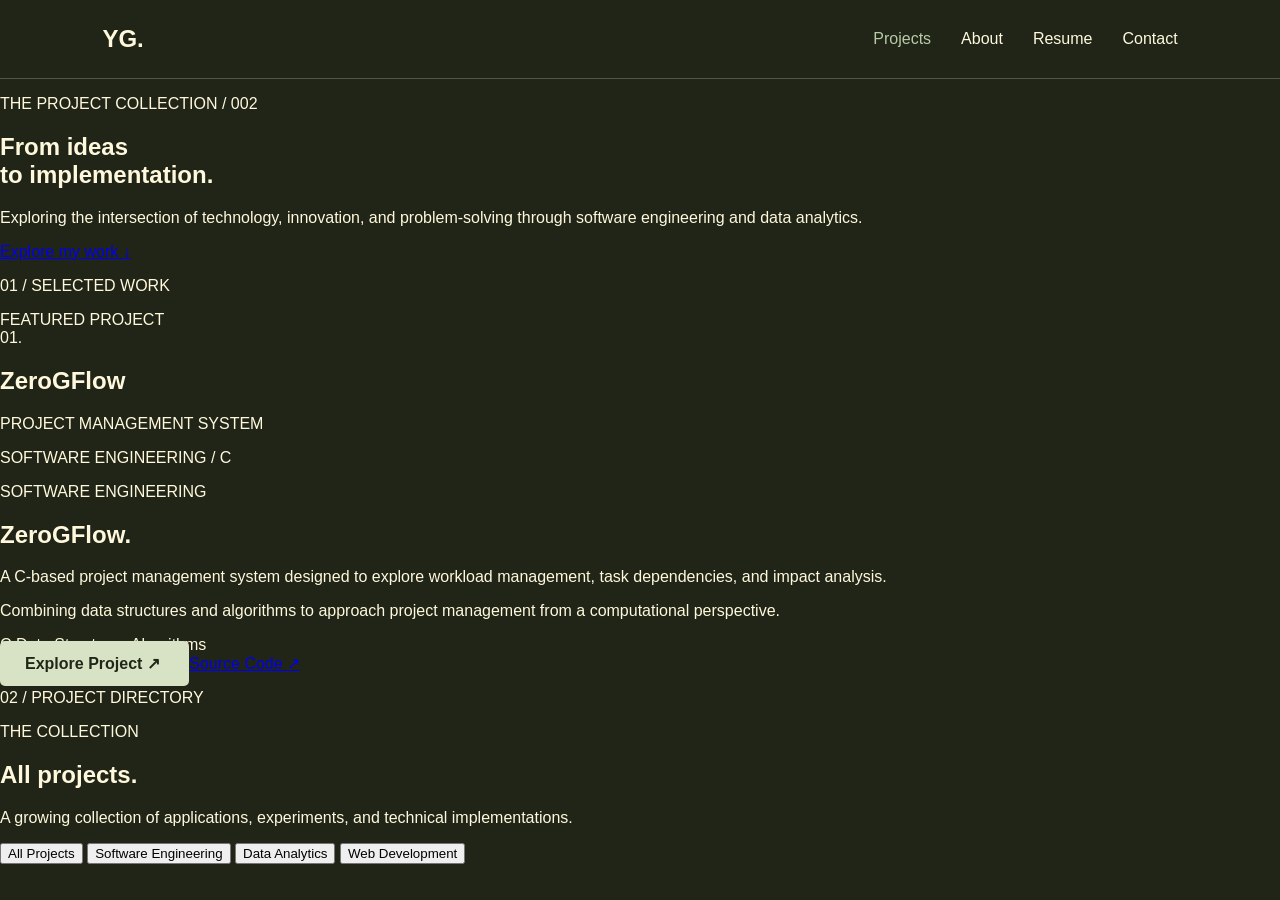
==== projects.html @ 5c47a394 "feat: updated project section with project collection" ====
<!DOCTYPE html>
<html lang="en">

<head>
    <meta charset="UTF-8">
    <meta name="viewport" content="width=device-width, initial-scale=1.0">
    <title>Projects | Yisleidy Gutierrez</title>
    <link rel="stylesheet" href="style.css">
</head>

<body>

    <!-- Navigation -->
    <header class="navbar">

        <a href="index.html" class="logo">YG.</a>

        <nav class="nav-links">
            <a href="projects.html" class="active">Projects</a>
            <a href="about.html">About</a>
            <a href="resume.html">Resume</a>
            <a href="index.html#contact">Contact</a>
        </nav>

    </header>

    <main class="work-page">

        <!-- Introduction -->
        <section class="work-intro">

            <p class="work-label">
                THE PROJECT COLLECTION / 002
            </p>

            <h1>
                From ideas<br>
                <span>to implementation.</span>
            </h1>

            <div class="work-intro-bottom">

                <p>
                    Exploring the intersection of technology,
                    innovation, and problem-solving through
                    software engineering and data analytics.
                </p>

                <a href="#all-projects" class="work-scroll">
                    Explore my work ↓
                </a>

            </div>

        </section>

        <!-- Featured Project -->
        <section class="work-featured">

            <div class="work-section-heading">
                <p>01 / SELECTED WORK</p>
                <span>FEATURED PROJECT</span>
            </div>

            <article class="featured-showcase">

                <!-- Project Visual -->
                <div class="featured-visual">

                    <span class="visual-number">01.</span>

                    <div class="visual-brand">
                        <h2>ZeroG<span>Flow</span></h2>
                        <p>PROJECT MANAGEMENT SYSTEM</p>
                    </div>

                    <span class="visual-footer">
                        SOFTWARE ENGINEERING / C
                    </span>

                </div>

                <!-- Project Information -->
                <div class="featured-details">

                    <p class="work-label">
                        SOFTWARE ENGINEERING
                    </p>

                    <h2>ZeroGFlow.</h2>

                    <p>
                        A C-based project management system
                        designed to explore workload management,
                        task dependencies, and impact analysis.
                    </p>

                    <p>
                        Combining data structures and algorithms
                        to approach project management from
                        a computational perspective.
                    </p>

                    <div class="work-technologies">
                        <span>C</span>
                        <span>Data Structures</span>
                        <span>Algorithms</span>
                    </div>

                    <div class="work-actions">

                        <a href="#" class="btn-primary">
                            Explore Project ↗
                        </a>

                        <a href="#" class="work-text-link">
                            Source Code ↗
                        </a>

                    </div>

                </div>

            </article>

        </section>

        <!-- All Projects -->
        <section id="all-projects" class="work-collection">

            <div class="work-section-heading">
                <p>02 / PROJECT DIRECTORY</p>
                <span>THE COLLECTION</span>
            </div>

            <h2 class="collection-title">All projects.</h2>

            <p class="collection-description">
                A growing collection of applications,
                experiments, and technical implementations.
            </p>

            <!-- Project Filters -->
            <div class="work-filters">

                <button class="filter-btn active"
                        data-filter="all">
                    All Projects
                </button>

                <button class="filter-btn"
                        data-filter="software">
                    Software Engineering
                </button>

                <button class="filter-btn"
                        data-filter="analytics">
                    Data Analytics
                </button>

                <button class="filter-btn"
                        data-filter="web">
                    Web Development
                </button>

            </div>

            <!-- Project Grid -->
            <div class="work-grid">
---- style.css ----
/* 01 | GLOBAL CSS — theme, base, navigation */

:root {
    --bg: rgb(32, 37, 23);
    --text: cornsilk;
    --border: #4D5845;
    --accent: #B7CBA7;
    --muted: #D7DCCA;
    --button: #D8E2C5;
    --button-text: #202719;
    --surface: #303A29;
    --card-text: #C7D0BD;
    --resume-text: #f9f4da;
    --resume-accent: #b8cda2;
    --download: #d4e1bf;
    --download-text: #1e2517;
    --sidebar: #293424;
    --tag: #3b4a34;
    --timeline: #a6bd91;
}
html { scroll-behavior: smooth; }
body {
    margin: 0;
    background-color: var(--bg);
    color: var(--text);
    font-family: Arial, Helvetica, sans-serif;
}
* { box-sizing: border-box; }
.navbar {
    display: flex;
    align-items: center;
    justify-content: space-between;
    padding: 25px 8%;
    border-bottom: 1px solid var(--border);
}
.logo {
    text-decoration: none;
    font-weight: bold;
    font-size: 24px;
    color: var(--text);
}
.nav-links { display: flex; gap: 30px; }
.nav-links a {
    color: var(--text);
    text-decoration: none;
    font-size: 16px;
}
.nav-links a:hover, .nav-links a.active { color: var(--accent); }
/* Mobile layout */
@media (max-width: 768px) {
    .navbar { flex-direction: column; gap: 15px; }
    .nav-links {
        flex-wrap: wrap;
        justify-content: center;
        gap: 15px;
    }
}



/* 02 | SHARED BUTTONS */

.btn-primary, .btn-secondary, .contact-btn {
    padding: 14px 25px;
    text-decoration: none;
    border-radius: 5px;
}
.btn-primary {
    background-color: var(--button);
    color: var(--button-text);
    font-weight: bold;
}
.btn-secondary { border: 1px solid var(--accent); color: var(--text); }
.btn-primary:hover { background-color: var(--accent); }
.btn-secondary:hover { background-color: var(--surface); }



/* 03 | INDEX.CSS — homepage, hero, featured projects */

.port-hero {
    display: flex;
    align-items: center;
    justify-content: space-between;
    gap: 60px;
    padding: 100px 10%;
}
.port-introduction { max-width: 600px; }
.subtitle {
    font-size: 14px;
    color: var(--accent);
    letter-spacing: 2px;
}
.port-introduction h1 {
    font-size: 50px;
    line-height: 1.2;
    margin: 20px 0;
}
.port-introduction p {
    font-size: 18px;
    line-height: 1.8;
    color: var(--muted);
}
.headshot {
    width: 300px;
    height: 350px;
    object-fit: cover;
    border-radius: 8px;
    flex-shrink: 0;
}
.hero-buttons {
    display: flex;
    gap: 15px;
    margin-top: 30px;
}
.projects { padding: 60px 10%; }
.projects h2 {
    font-size: 16px;
    letter-spacing: 2px;
    color: var(--accent);
    margin-bottom: 30px;
}
.project-container { display: flex; gap: 25px; }
.project-card {
    flex: 1;
    background-color: var(--surface);
    padding: 30px;
    border-radius: 8px;
}
.project-card h3 { font-size: 24px; margin-bottom: 10px; }
.project-card p { color: var(--card-text); font-size: 15px; }
/* Mobile layout */
@media (max-width: 768px) {
    .port-hero {
        flex-direction: column-reverse;
        align-items: flex-start;
        padding: 50px 6%;
        gap: 30px;
    }
    .port-introduction h1 { font-size: 36px; }
    .headshot {
        width: 250px;
        height: 250px;
        max-width: 100%;
    }
    .projects { padding: 40px 6%; }
    .project-container { flex-direction: column; }
    .hero-buttons { flex-wrap: wrap; }
}

/* 04 | RESUME.CSS — resume page */

.resume-page {
    max-width: 1200px;
    margin: 0 auto;
    padding: 90px 40px;
    color: var(--resume-text);
}
.resume-heading { margin-bottom: 75px; }
.resume-label {
    color: var(--resume-accent);
    font-size: 14px;
    letter-spacing: 3px;
    font-weight: bold;
}
.resume-heading h1 { font-size: clamp(42px, 5vw, 70px); margin: 20px 0; }
.resume-heading p { max-width: 650px; line-height: 1.8; }
.download-btn {
    display: inline-block;
    margin-top: 30px;
    padding: 16px 30px;
    background-color: var(--download);
    color: var(--download-text);
    text-decoration: none;
    font-weight: bold;
    border-radius: 6px;
    transition: 0.3s;
}
.download-btn:hover { background-color: var(--resume-accent); transform: translateY(-2px); }
.resume-grid {
    display: grid;
    grid-template-columns: 2fr 1fr;
    gap: 80px;
}
.resume-section { margin-bottom: 65px; }
.resume-section h2,
.resume-sidebar h2 {
    font-size: 26px;
    margin-bottom: 30px;
    color: var(--resume-text);
}
.resume-entry {
    border-left: 2px solid var(--timeline);
    padding-left: 25px;
    margin-bottom: 35px;
}
.resume-entry h3 { font-size: 20px; margin-bottom: 8px; }
.resume-subtitle {
    color: var(--resume-accent);
    font-weight: bold;
    margin-bottom: 12px;
}
.resume-entry p { line-height: 1.8; }
.resume-sidebar {
    background-color: var(--sidebar);
    padding: 35px;
    border-radius: 12px;
    align-self: start;
}
.resume-sidebar h2 { font-size: 21px; margin-top: 30px; }
.resume-sidebar h2:first-child { margin-top: 0; }
.resume-sidebar p { margin-bottom: 14px; line-height: 1.6; }
.skill-tags {
    display: flex;
    flex-wrap: wrap;
    gap: 10px;
    margin-bottom: 35px;
}
.skill-tags span {
    padding: 8px 14px;
    background-color: var(--tag);
    border-radius: 6px;
    font-size: 13px;
}
.resume-project-link {
    display: inline-block;
    margin-top: 15px;
    color: var(--resume-accent);
    text-decoration: none;
}
.resume-project-link:hover { text-decoration: underline; }
/* Mobile layout */
@media (max-width: 768px) {
    .resume-page { padding: 55px 20px; }
    .resume-grid { grid-template-columns: 1fr; gap: 30px; }
    .resume-heading { margin-bottom: 45px; }
    .resume-sidebar { padding: 25px; }
}

/* 05 | ABOUT.CSS — about page */

.about-page {
    max-width: 1150px;
    margin: 0 auto;
    padding: 100px 8%;
}
.about-intro { padding-bottom: 90px; border-bottom: 1px solid var(--border); }
.about-eyebrow {
    color: var(--accent);
    font-size: 13px;
    letter-spacing: 3px;
    margin-bottom: 30px;
}
.about-intro h1 {
    font-size: clamp(48px, 7vw, 90px);
    line-height: 1.1;
    margin: 0 0 25px;
    letter-spacing: -2px;
}
.about-intro h2 {
    color: var(--accent);
    font-size: clamp(20px, 3vw, 30px);
    font-weight: normal;
    max-width: 750px;
    line-height: 1.5;
}
.about-story { padding: 90px 0; max-width: 780px; }
.about-story h2 { font-size: 34px; margin-bottom: 35px; }
.about-story p {
    color: var(--muted);
    font-size: 18px;
    line-height: 1.9;
    margin-bottom: 25px;
}
.about-statement {
    background-color: var(--surface);
    border-radius: 10px;
    padding: 65px;
    margin-bottom: 90px;
}
.about-statement p {
    color: var(--accent);
    font-size: 13px;
    letter-spacing: 3px;
}
.about-statement h2 {
    font-size: clamp(28px, 4vw, 46px);
    line-height: 1.4;
    font-weight: 500;
    max-width: 850px;
}
.about-values {
    display: grid;
    grid-template-columns: repeat(3, 1fr);
    gap: 35px;
    margin-bottom: 110px;
}
.about-value { border-top: 2px solid var(--accent); padding-top: 25px; }
.about-value span { color: var(--accent); font-size: 14px; }
.about-value h3 { font-size: 25px; margin: 20px 0; }
.about-value p { color: var(--muted); line-height: 1.8; }
.about-ending { border-top: 1px solid var(--border); padding-top: 65px; }
.about-ending h2 { font-size: clamp(30px, 4vw, 45px); margin-bottom: 15px; }
.about-ending p { color: var(--accent); margin-bottom: 40px; }
.about-ending .btn-primary { display: inline-block; }
/* Mobile layout */
@media (max-width: 768px) {
    .about-page { padding: 60px 6%; }
    .about-intro { padding-bottom: 55px; }
    .about-story { padding: 60px 0; }
    .about-story p { font-size: 16px; }
    .about-statement { padding: 30px; margin-bottom: 60px; }
    .about-values {
        grid-template-columns: 1fr;
        gap: 35px;
        margin-bottom: 65px;
    }
}
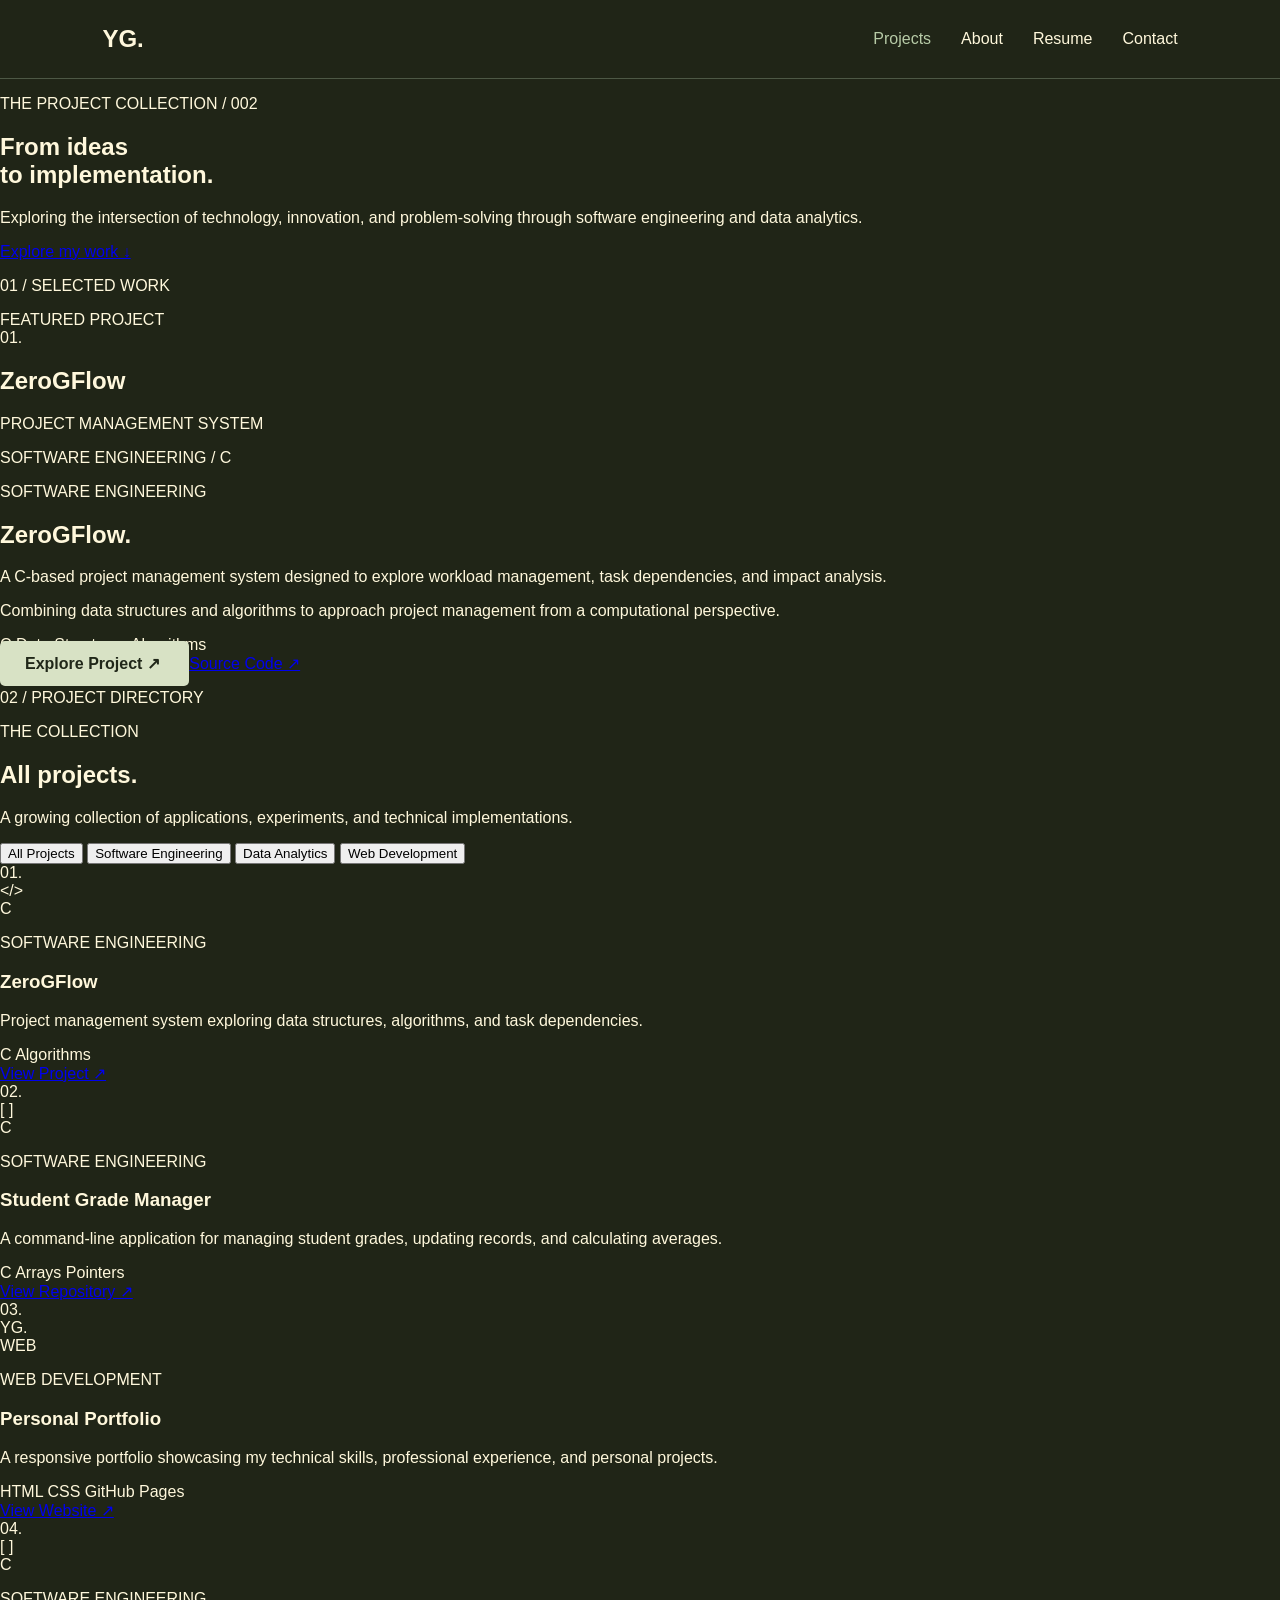
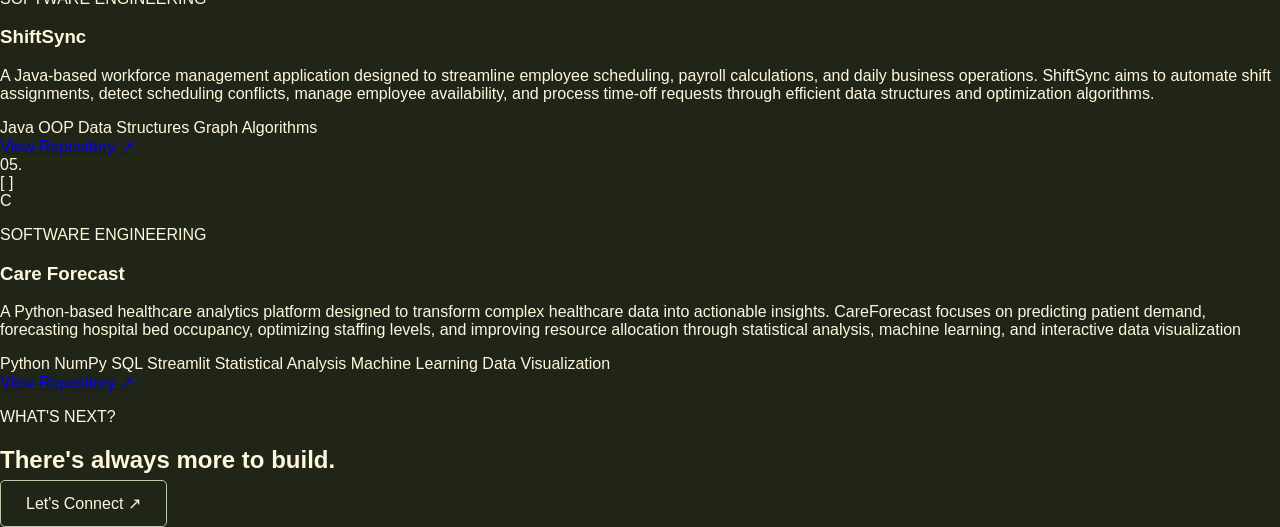
==== commit 86227e20: "feat: created template for individual project layout and added featured projects" ====
--- a/projects.html
+++ b/projects.html
@@ -166,4 +166,256 @@
             </div>
 
             <!-- Project Grid -->
-            <div class="work-grid">+            <div class="work-grid">
+
+   <!-- Project 01 -->
+                <article class="work-card"
+                         data-category="software">
+
+                    <div class="work-card-visual visual-software">
+
+                        <span class="card-number">01.</span>
+
+                        <div class="visual-symbol">&lt;/&gt;</div>
+
+                        <span class="card-language">C</span>
+
+                    </div>
+
+                    <div class="work-card-content">
+
+                        <p class="work-label">
+                            SOFTWARE ENGINEERING
+                        </p>
+
+                        <h3>ZeroGFlow</h3>
+
+                        <p>
+                            Project management system exploring
+                            data structures, algorithms, and
+                            task dependencies.
+                        </p>
+
+                        <div class="work-technologies">
+                            <span>C</span>
+                            <span>Algorithms</span>
+                        </div>
+
+                        <a href="#" class="work-text-link">
+                            View Project ↗
+                        </a>
+
+                    </div>
+
+                </article>
+
+                <!-- Project 02 -->
+                <article class="work-card"
+                         data-category="software">
+
+                    <div class="work-card-visual visual-grade">
+
+                        <span class="card-number">02.</span>
+
+                        <div class="visual-symbol">[ ]</div>
+
+                        <span class="card-language">C</span>
+
+                    </div>
+
+                    <div class="work-card-content">
+
+                        <p class="work-label">
+                            SOFTWARE ENGINEERING
+                        </p>
+
+                        <h3>Student Grade Manager</h3>
+
+                        <p>
+                            A command-line application for
+                            managing student grades, updating
+                            records, and calculating averages.
+                        </p>
+
+                        <div class="work-technologies">
+                            <span>C</span>
+                            <span>Arrays</span>
+                            <span>Pointers</span>
+                        </div>
+
+                        <a href="#" class="work-text-link">
+                            View Repository ↗
+                        </a>
+
+                    </div>
+
+                </article>
+
+                <!-- Project 03 -->
+                <article class="work-card"
+                         data-category="web">
+
+                    <div class="work-card-visual visual-web">
+
+                        <span class="card-number">03.</span>
+
+                        <div class="visual-symbol">YG.</div>
+
+                        <span class="card-language">WEB</span>
+
+                    </div>
+
+                    <div class="work-card-content">
+
+                        <p class="work-label">
+                            WEB DEVELOPMENT
+                        </p>
+
+                        <h3>Personal Portfolio</h3>
+
+                        <p>
+                            A responsive portfolio showcasing
+                            my technical skills, professional
+                            experience, and personal projects.
+                        </p>
+
+                        <div class="work-technologies">
+                            <span>HTML</span>
+                            <span>CSS</span>
+                            <span>GitHub Pages</span>
+                        </div>
+
+                        <a href="index.html" class="work-text-link">
+                            View Website ↗
+                        </a>
+
+                    </div>
+                </article>
+
+                <!-- Project 04 -->
+                 <article class="work-card"
+                         data-category="software">
+
+                    <div class="work-card-visual visual-grade">
+
+                        <span class="card-number">04.</span>
+
+                        <div class="visual-symbol">[ ]</div>
+
+                        <span class="card-language">C</span>
+
+                    </div>
+
+                    <div class="work-card-content">
+
+                        <p class="work-label">
+                        SOFTWARE ENGINEERING
+                        </p>
+
+                        <h3>ShiftSync</h3>
+
+                        <p>
+                        A Java-based workforce management application
+                        designed to streamline employee scheduling, payroll
+                        calculations, and daily business operations. 
+                        ShiftSync aims to automate shift assignments,
+                        detect scheduling conflicts, manage employee 
+                        availability, and process time-off requests through
+                        efficient data structures and optimization algorithms.
+                        </p>
+
+                        <div class="work-technologies">
+                            <span>Java</span>
+                            <span>OOP</span>
+                            <span>Data Structures</span>
+                            <span>Graph Algorithms</span>
+                        </div>
+
+                        <a href="#" class="work-text-link">
+                            View Repository ↗
+                        </a>
+
+                    </div>
+
+                </article>
+
+                 <!-- Project 05 -->
+                 <article class="work-card"
+                         data-category="software">
+
+                    <div class="work-card-visual visual-grade">
+
+                        <span class="card-number">05.</span>
+
+                        <div class="visual-symbol">[ ]</div>
+
+                        <span class="card-language">C</span>
+
+                    </div>
+
+                    <div class="work-card-content">
+
+                        <p class="work-label">
+                        SOFTWARE ENGINEERING
+                        </p>
+
+                        <h3>Care Forecast</h3>
+
+                        <p>
+                        A Python-based healthcare analytics platform designed
+                        to transform complex healthcare data into actionable
+                        insights. CareForecast focuses on predicting patient
+                        demand, forecasting hospital bed occupancy, optimizing
+                        staffing levels, and improving resource allocation through
+                        statistical analysis, machine learning, and interactive
+                        data visualization
+                        </p>
+
+                        <div class="work-technologies">
+                            <span>Python</span>
+                            <span>NumPy</span>
+                            <span>SQL</span>
+                            <span>Streamlit</span>
+                            <span>Statistical Analysis</span>
+                            <span>Machine Learning</span>
+                            <span>Data Visualization</span>
+                        </div>
+
+                        <a href="#" class="work-text-link">
+                            View Repository ↗
+                        </a>
+
+                    </div>
+
+                </article>
+
+
+            </div>
+
+            <p id="empty-projects" hidden>
+                More projects in this category are coming soon.
+            </p>
+
+        </section>
+
+        <!-- Footer -->
+        <footer class="work-ending">
+
+            <div>
+                <p class="work-label">WHAT'S NEXT?</p>
+                <h2>There's always more to build.</h2>
+            </div>
+
+            <a href="index.html#contact" class="btn-secondary">
+                Let's Connect ↗
+            </a>
+
+        </footer>
+
+    </main>
+
+    <script src="projects.js"></script>
+
+</body>
+</html>
+
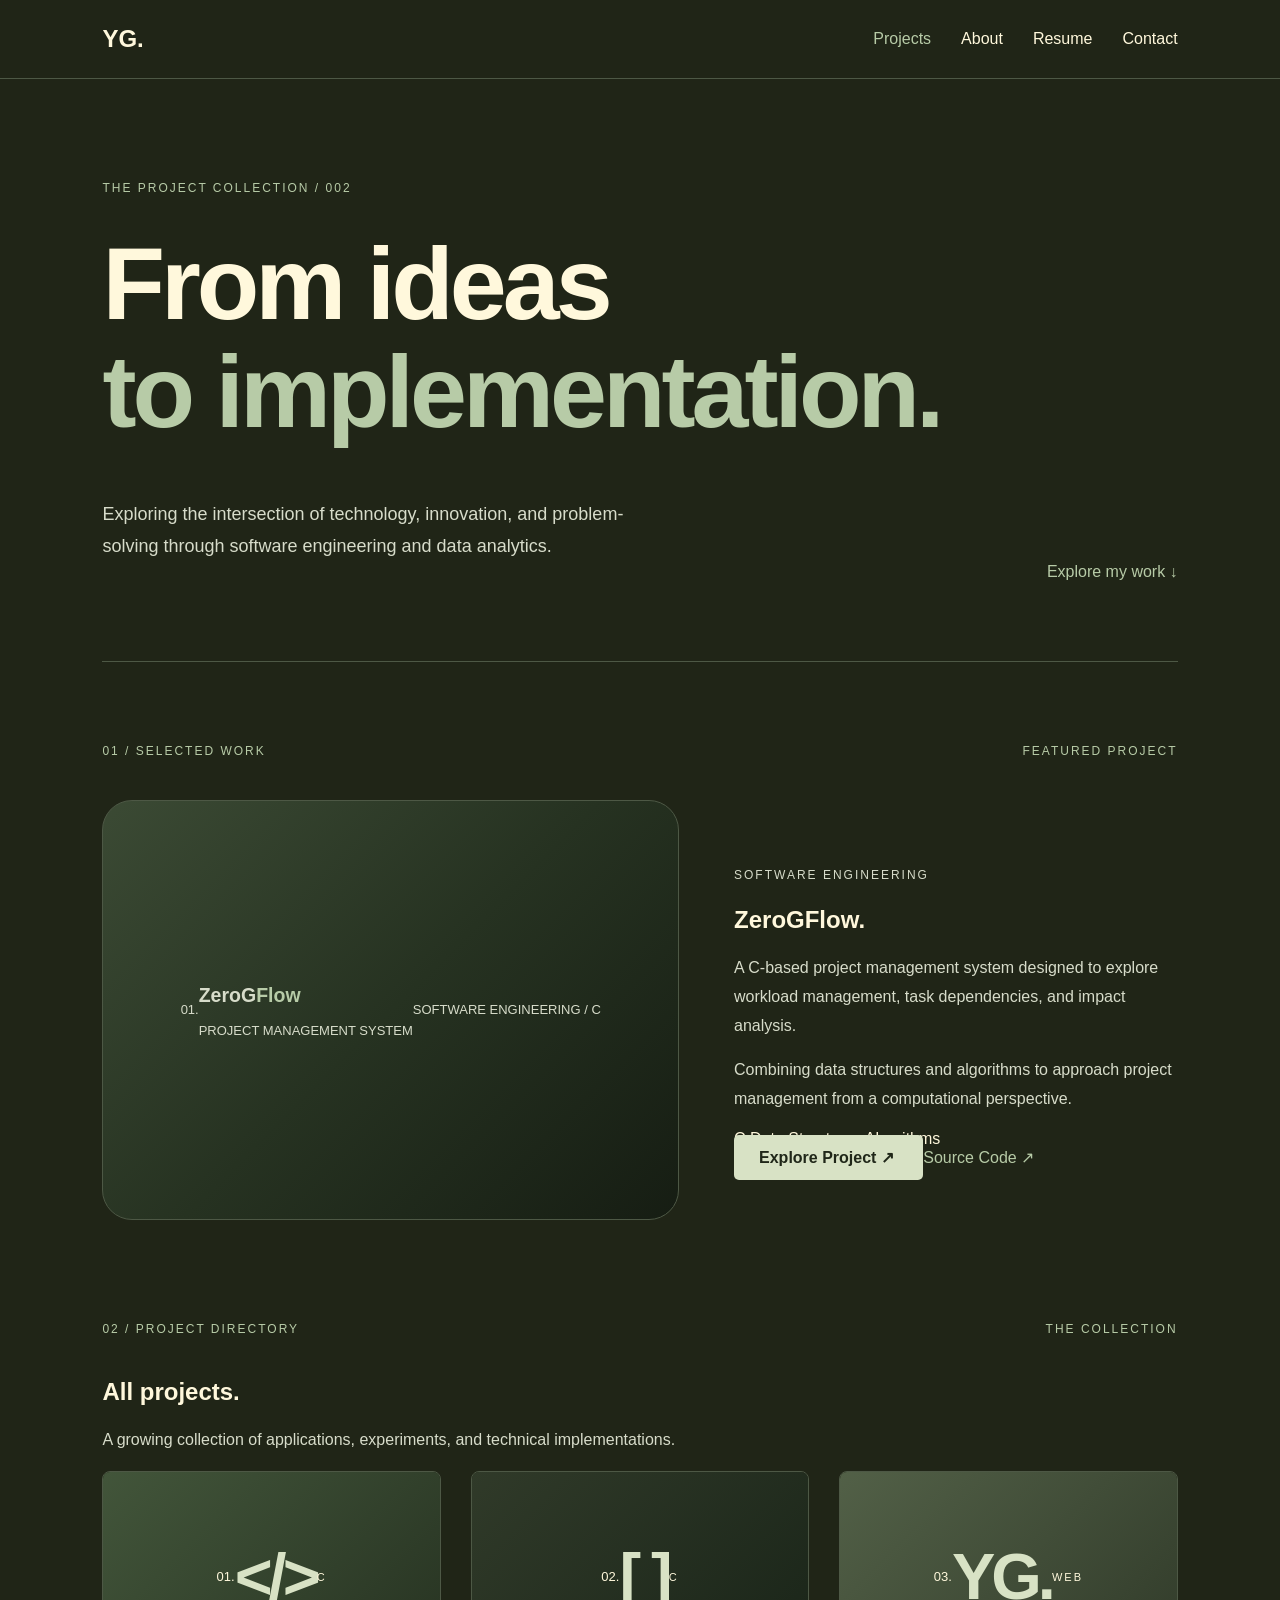
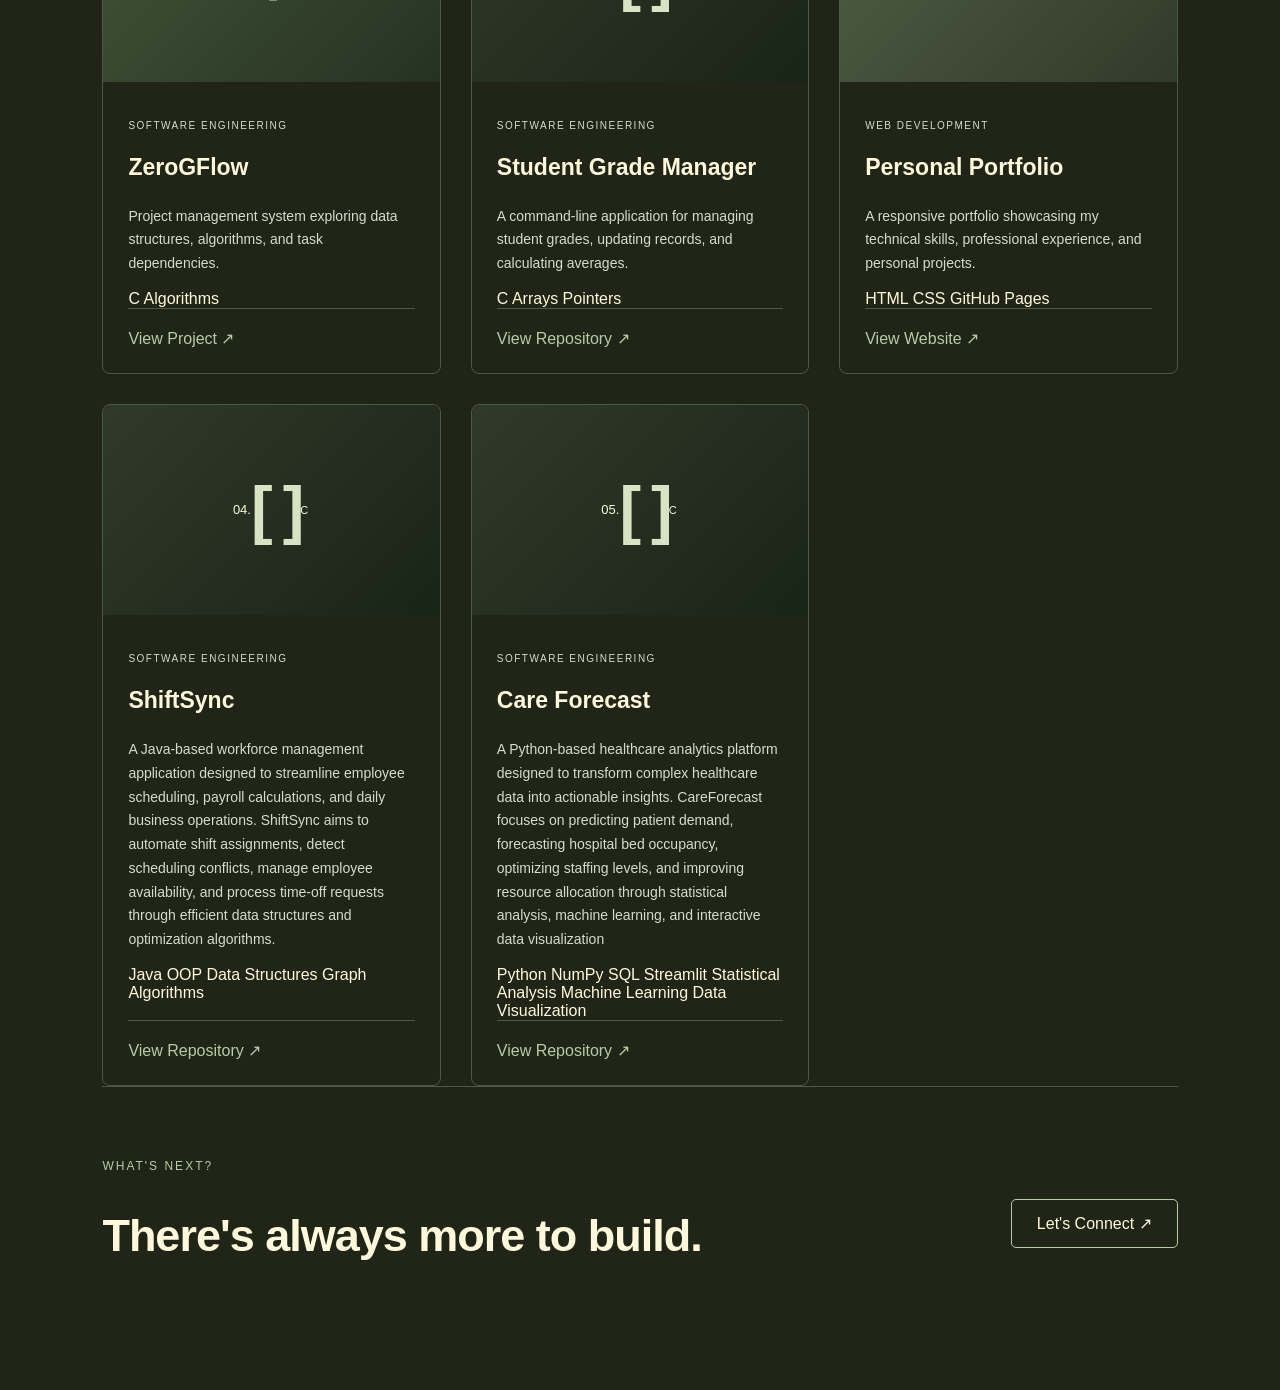
==== commit c9538286: "fix: removed project filter header to optimize accessibility" ====
--- a/projects.html
+++ b/projects.html
@@ -139,31 +139,6 @@
                 A growing collection of applications,
                 experiments, and technical implementations.
             </p>
-
-            <!-- Project Filters -->
-            <div class="work-filters">
-
-                <button class="filter-btn active"
-                        data-filter="all">
-                    All Projects
-                </button>
-
-                <button class="filter-btn"
-                        data-filter="software">
-                    Software Engineering
-                </button>
-
-                <button class="filter-btn"
-                        data-filter="analytics">
-                    Data Analytics
-                </button>
-
-                <button class="filter-btn"
-                        data-filter="web">
-                    Web Development
-                </button>
-
-            </div>
 
             <!-- Project Grid -->
             <div class="work-grid">
--- a/style.css
+++ b/style.css
@@ -146,6 +146,111 @@
     .projects { padding: 40px 6%; }
     .project-container { flex-direction: column; }
     .hero-buttons { flex-wrap: wrap; }
+}
+
+#contact {
+    padding: 100px 10%;
+    border-top: 1px solid var(--border);
+    scroll-margin-top: 30px;
+}
+.contact-header { max-width: 850px; margin-bottom: 45px; }
+.contact-tag {
+    color: var(--accent);
+    font-size: 13px;
+    letter-spacing: 3px;
+}
+.contact-header h2 {
+    font-size: clamp(35px, 5vw, 60px);
+    letter-spacing: -2px;
+    margin: 25px 0;
+}
+.contact-intro {
+    color: var(--muted);
+    max-width: 650px;
+    line-height: 1.8;
+}
+.contact-buttons {
+    display: flex;
+    flex-wrap: wrap;
+    gap: 15px;
+    margin-top: 35px;
+}
+.contact-btn { display: inline-block; font-weight: bold; }
+#contact .primary-btn, .contact-submit { background: var(--button); color: var(--button-text); }
+#contact .primary-btn:hover, .contact-submit:hover { background: var(--accent); }
+#contact .secondary-btn { border: 1px solid var(--accent); color: var(--text); }
+#contact .secondary-btn:hover { background: var(--surface); }
+.contact-form-container {
+    background: var(--surface);
+    border: 1px solid var(--border);
+    border-radius: 10px;
+    padding: 35px;
+    max-width: 850px;
+}
+.contact-form-container h3 { font-size: 25px; margin: 0 0 25px; }
+.contact-form-row {
+    display: grid;
+    grid-template-columns: repeat(2, minmax(0, 1fr));
+    gap: 20px;
+}
+.contact-field {
+    display: flex;
+    flex-direction: column;
+    gap: 10px;
+    margin-bottom: 20px;
+    min-width: 0;
+}
+.contact-field label { color: var(--muted); font-size: 14px; }
+.contact-field input, .contact-field textarea {
+    width: 100%;
+    background: var(--bg);
+    color: var(--text);
+    border: 1px solid var(--border);
+    border-radius: 5px;
+    padding: 14px;
+    font: inherit;
+}
+.contact-field input:focus, .contact-field textarea:focus {
+    outline: 2px solid var(--accent);
+    outline-offset: 2px;
+}
+.contact-field input::placeholder, .contact-field textarea::placeholder { color: #A0AD95; }
+.contact-field textarea { resize: vertical; }
+.contact-submit {
+    width: 100%;
+    padding: 15px;
+    border: 0;
+    border-radius: 5px;
+    font: inherit;
+    font-weight: bold;
+    cursor: pointer;
+}
+.contact-details {
+    margin-top: 30px;
+    padding-top: 20px;
+    border-top: 1px solid var(--border);
+    color: var(--muted);
+    line-height: 1.8;
+    overflow-wrap: anywhere;
+}
+.contact-socials {
+    display: flex;
+    flex-wrap: wrap;
+    gap: 25px;
+    margin-top: 25px;
+}
+.contact-details a, .contact-socials a { color: var(--accent); text-decoration: none; }
+.contact-details a:hover, .contact-socials a:hover { text-decoration: underline; }
+/* Mobile layout */
+@media (max-width: 768px) {
+    #contact { padding: 60px 6%; }
+    .contact-form-row { grid-template-columns: 1fr; gap: 0; }
+    .contact-form-container { padding: 25px; }
+}
+/* Accessibility: reduced motion */
+@media (prefers-reduced-motion: reduce) {
+    html { scroll-behavior: auto; }
+    *, *::before, *::after { transition: none !important; }
 }
 
 /* 04 | RESUME.CSS — resume page */
@@ -316,3 +421,143 @@
         margin-bottom: 65px;
     }
 }
+
+/* 04 | PROJECTS.CSS — dedicated projects page */
+
+.work-page {
+    max-width: 1450px;
+    margin: 0 auto;
+    padding: 90px 8%;
+}
+.work-label, .work-section-heading {
+    color: var(--accent);
+    font-size: 12px;
+    letter-spacing: 2px;
+}
+.work-intro { padding-bottom: 80px; border-bottom: 1px solid var(--border); }
+.work-intro h1 {
+    font-size: clamp(48px, 8vw, 105px);
+    line-height: 1.05;
+    letter-spacing: -4px;
+    margin: 35px 0;
+}
+.work-intro h1 span, .visual-brand h2 span { color: var(--accent); }
+.work-intro-bottom, .work-section-heading, .work-ending {
+    display: flex;
+    justify-content: space-between;
+    gap: 30px;
+    align-items: center;
+}
+.work-intro-bottom { align-items: flex-end; }
+.work-intro-bottom p { max-width: 570px; font-size: 18px; }
+.work-intro-bottom p, .featured-details p, .collection-description, .work-card-content p {
+    color: var(--muted);
+    line-height: 1.8;
+}
+.work-scroll, .work-text-link { color: var(--accent); text-decoration: none; }
+.work-scroll { white-space: nowrap; }
+.work-text-link:hover, .work-scroll:hover { color: var(--text); text-decoration: underline; }
+.work-section-heading { margin-bottom: 30px; }
+.work-featured { padding: 70px 0 90px; }
+.featured-showcase {
+    display: grid;
+    grid-template-columns: 1.3fr 1fr;
+    gap: 55px;
+    align-items: center;
+}
+.featured-visual, .work-card-visual {
+    position: relative;
+    display: flex;
+    align-items: center;
+    justify-content: center;
+}
+.featured-visual {
+    min-height: 420px;
+    background: linear-gradient(135deg, #3B4A34, #263221, #161D13);
+    border: 1px solid var(--border);
+    border-radius: 8px;
+    overflow: hidden;
+        color: var(--muted);
+    padding: 11px 20px;
+    border-radius: 30px;
+    font-size: 13px;
+    cursor: pointer;
+    transition: 0.2s;
+}
+.filter-btn:hover { border-color: var(--accent); }
+.filter-btn.active {
+    background: var(--button);
+    border-color: var(--button);
+    color: var(--button-text);
+}
+.work-grid {
+    display: grid;
+    grid-template-columns: repeat(3, minmax(0, 1fr));
+    gap: 30px;
+}
+.work-card {
+    border: 1px solid var(--border);
+    border-radius: 8px;
+    overflow: hidden;
+    display: flex;
+    flex-direction: column;
+    transition: transform 0.3s, border-color 0.3s;
+}
+.work-card:hover { transform: translateY(-6px); border-color: var(--accent); }
+.work-card[hidden] { display: none; }
+.work-card-visual { min-height: 210px; }
+.visual-software { background: linear-gradient(135deg, #42553A, #263221); }
+.visual-grade { background: linear-gradient(135deg, #303A29, #192418); }
+.visual-web { background: linear-gradient(135deg, #526047, #303A29); }
+.visual-symbol {
+    font-size: 65px;
+    font-weight: bold;
+    color: var(--button);
+    letter-spacing: -4px;
+}
+.card-number {
+    top: 20px;
+    left: 20px;
+    font-size: 13px;
+}
+.card-language {
+    bottom: 20px;
+    right: 20px;
+    font-size: 11px;
+    letter-spacing: 2px;
+}
+.work-card-content {
+    padding: 25px;
+    flex: 1;
+    display: flex;
+    flex-direction: column;
+}
+.work-card-content h3 { font-size: 23px; margin: 10px 0; }
+.work-card-content p { font-size: 14px; line-height: 1.7; }
+.work-card-content .work-label { font-size: 10px; letter-spacing: 1.5px; }
+.work-card-content .work-text-link {
+    margin-top: auto;
+    padding-top: 20px;
+    border-top: 1px solid var(--border);
+}
+#empty-projects { color: var(--accent); padding: 30px 0; }
+.work-ending { padding-top: 60px; border-top: 1px solid var(--border); }
+.work-ending h2 { font-size: clamp(28px, 4vw, 45px); letter-spacing: -1px; }
+@media (max-width: 1000px) {
+    .work-grid { grid-template-columns: repeat(2, minmax(0, 1fr)); }
+    .featured-showcase { grid-template-columns: 1fr; gap: 30px; }
+}
+/* Mobile layout */
+@media (max-width: 768px) {
+    .work-page { padding: 55px 6%; }
+    .work-intro { padding-bottom: 45px; }
+    .work-intro h1 { letter-spacing: -2px; }
+    .work-intro-bottom, .work-ending {
+        flex-direction: column;
+        align-items: flex-start;
+        gap: 15px;
+    }
+    .work-grid { grid-template-columns: 1fr; }
+    .featured-visual { min-height: 300px; }
+    .work-section-heading { letter-spacing: 1px; font-size: 10px; }
+}
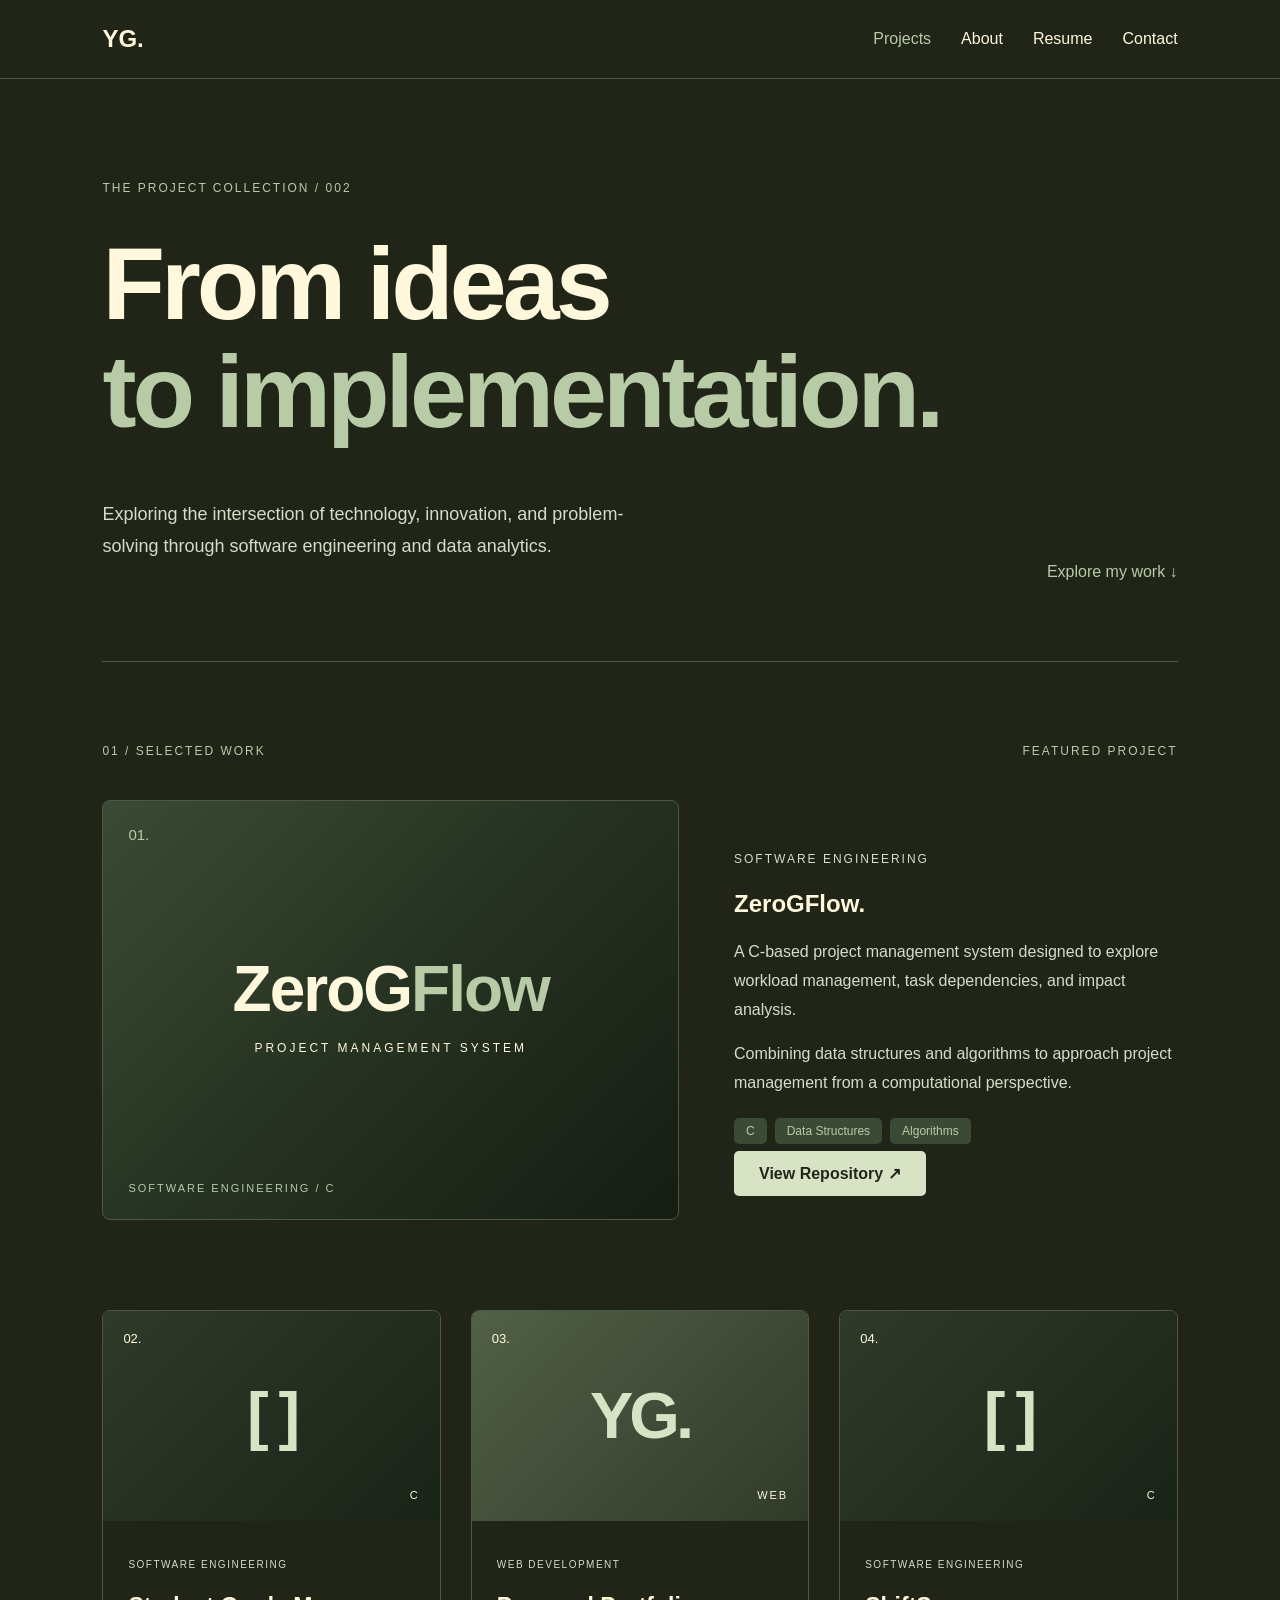
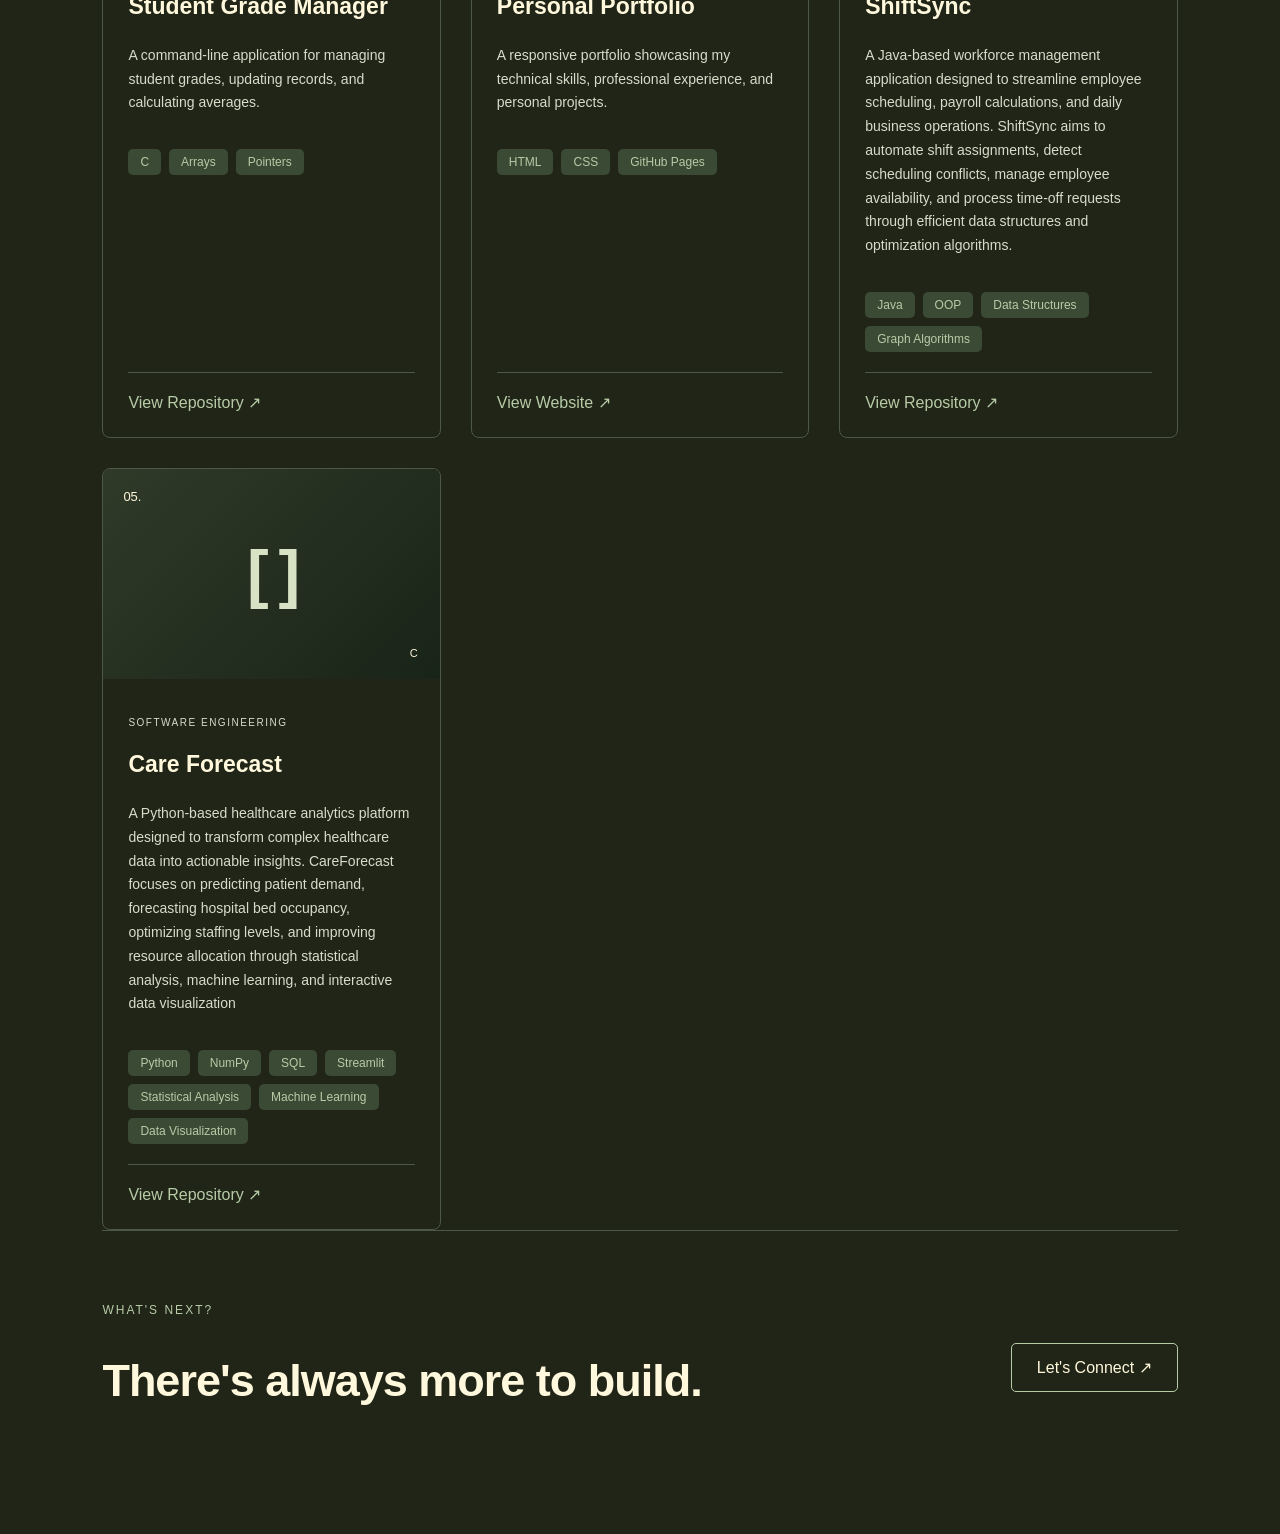
==== commit 67fa16ea: "fix: fixed a couple formatting issues, also linked the buttons to correct github repository, and als" ====
--- a/projects.html
+++ b/projects.html
@@ -108,16 +108,13 @@
                     </div>
 
                     <div class="work-actions">
-
-                        <a href="#" class="btn-primary">
-                            Explore Project ↗
-                        </a>
-
-                        <a href="#" class="work-text-link">
-                            Source Code ↗
-                        </a>
-
-                    </div>
+                        <a href="YOUR_GITHUB_REPOSITORY_URL"
+                        class="btn-primary"
+                        target="_blank"
+                        rel="noopener noreferrer">
+                        View Repository ↗
+                        </a>
+</div>
 
                 </div>
 
@@ -127,62 +124,10 @@
 
         <!-- All Projects -->
         <section id="all-projects" class="work-collection">
-
-            <div class="work-section-heading">
-                <p>02 / PROJECT DIRECTORY</p>
-                <span>THE COLLECTION</span>
-            </div>
-
-            <h2 class="collection-title">All projects.</h2>
-
-            <p class="collection-description">
-                A growing collection of applications,
-                experiments, and technical implementations.
-            </p>
-
             <!-- Project Grid -->
             <div class="work-grid">
 
-   <!-- Project 01 -->
-                <article class="work-card"
-                         data-category="software">
-
-                    <div class="work-card-visual visual-software">
-
-                        <span class="card-number">01.</span>
-
-                        <div class="visual-symbol">&lt;/&gt;</div>
-
-                        <span class="card-language">C</span>
-
-                    </div>
-
-                    <div class="work-card-content">
-
-                        <p class="work-label">
-                            SOFTWARE ENGINEERING
-                        </p>
-
-                        <h3>ZeroGFlow</h3>
-
-                        <p>
-                            Project management system exploring
-                            data structures, algorithms, and
-                            task dependencies.
-                        </p>
-
-                        <div class="work-technologies">
-                            <span>C</span>
-                            <span>Algorithms</span>
-                        </div>
-
-                        <a href="#" class="work-text-link">
-                            View Project ↗
-                        </a>
-
-                    </div>
-
-                </article>
+  
 
                 <!-- Project 02 -->
                 <article class="work-card"
@@ -218,7 +163,7 @@
                             <span>Pointers</span>
                         </div>
 
-                        <a href="#" class="work-text-link">
+                        <a href="YOUR_GITHUB_REPOSITORY_URL" class="work-text-link">
                             View Repository ↗
                         </a>
 
@@ -260,7 +205,7 @@
                             <span>GitHub Pages</span>
                         </div>
 
-                        <a href="index.html" class="work-text-link">
+                        <a href="https://yisleidygnunez.github.io/Portfolio-Website/" class="work-text-link">
                             View Website ↗
                         </a>
 
@@ -306,7 +251,7 @@
                             <span>Graph Algorithms</span>
                         </div>
 
-                        <a href="#" class="work-text-link">
+                        <a href="YOUR_GITHUB_REPOSITORY_URL" class="work-text-link">
                             View Repository ↗
                         </a>
 
@@ -356,7 +301,7 @@
                             <span>Data Visualization</span>
                         </div>
 
-                        <a href="#" class="work-text-link">
+                        <a href="YOUR_GITHUB_REPOSITORY_URL" class="work-text-link">
                             View Repository ↗
                         </a>
 
--- a/style.css
+++ b/style.css
@@ -422,7 +422,7 @@
     }
 }
 
-/* 04 | PROJECTS.CSS — dedicated projects page */
+/* 06 | PROJECTS.CSS — dedicated projects page */
 
 .work-page {
     max-width: 1450px;
@@ -472,18 +472,50 @@
     justify-content: center;
 }
 .featured-visual {
+    position: relative;
     min-height: 420px;
     background: linear-gradient(135deg, #3B4A34, #263221, #161D13);
     border: 1px solid var(--border);
     border-radius: 8px;
     overflow: hidden;
-        color: var(--muted);
-    padding: 11px 20px;
-    border-radius: 30px;
-    font-size: 13px;
-    cursor: pointer;
-    transition: 0.2s;
-}
+    padding: 65px 25px;
+}
+
+.visual-number {
+    position: absolute;
+    top: 25px;
+    left: 25px;
+    font-size: 15px;
+    color: var(--accent);
+}
+
+.visual-brand {
+    text-align: center;
+    width: 100%;
+}
+
+.visual-brand h2 {
+    font-size: clamp(32px, 5vw, 65px);
+    margin: 0;
+    letter-spacing: -2px;
+}
+
+.visual-brand p {
+    font-size: 12px;
+    letter-spacing: 3px;
+    margin-top: 15px;
+}
+
+.visual-footer {
+    position: absolute;
+    bottom: 25px;
+    left: 25px;
+    right: 25px;
+    font-size: 11px;
+    letter-spacing: 2px;
+    color: var(--accent);
+}
+
 .filter-btn:hover { border-color: var(--accent); }
 .filter-btn.active {
     background: var(--button);
@@ -516,17 +548,21 @@
     letter-spacing: -4px;
 }
 .card-number {
+    position: absolute;
     top: 20px;
     left: 20px;
     font-size: 13px;
 }
 .card-language {
+    position: absolute;
     bottom: 20px;
     right: 20px;
     font-size: 11px;
     letter-spacing: 2px;
 }
 .work-card-content {
+    min-width: 0;
+    overflow-wrap: break-word;
     padding: 25px;
     flex: 1;
     display: flex;
@@ -561,3 +597,18 @@
     .featured-visual { min-height: 300px; }
     .work-section-heading { letter-spacing: 1px; font-size: 10px; }
 }
+
+.work-technologies {
+    display: flex;
+    flex-wrap: wrap;
+    gap: 8px;
+    margin: 20px 0;
+}
+
+.work-technologies span {
+    padding: 6px 12px;
+    background-color: var(--tag);
+    border-radius: 5px;
+    font-size: 12px;
+    color: var(--accent);
+}
